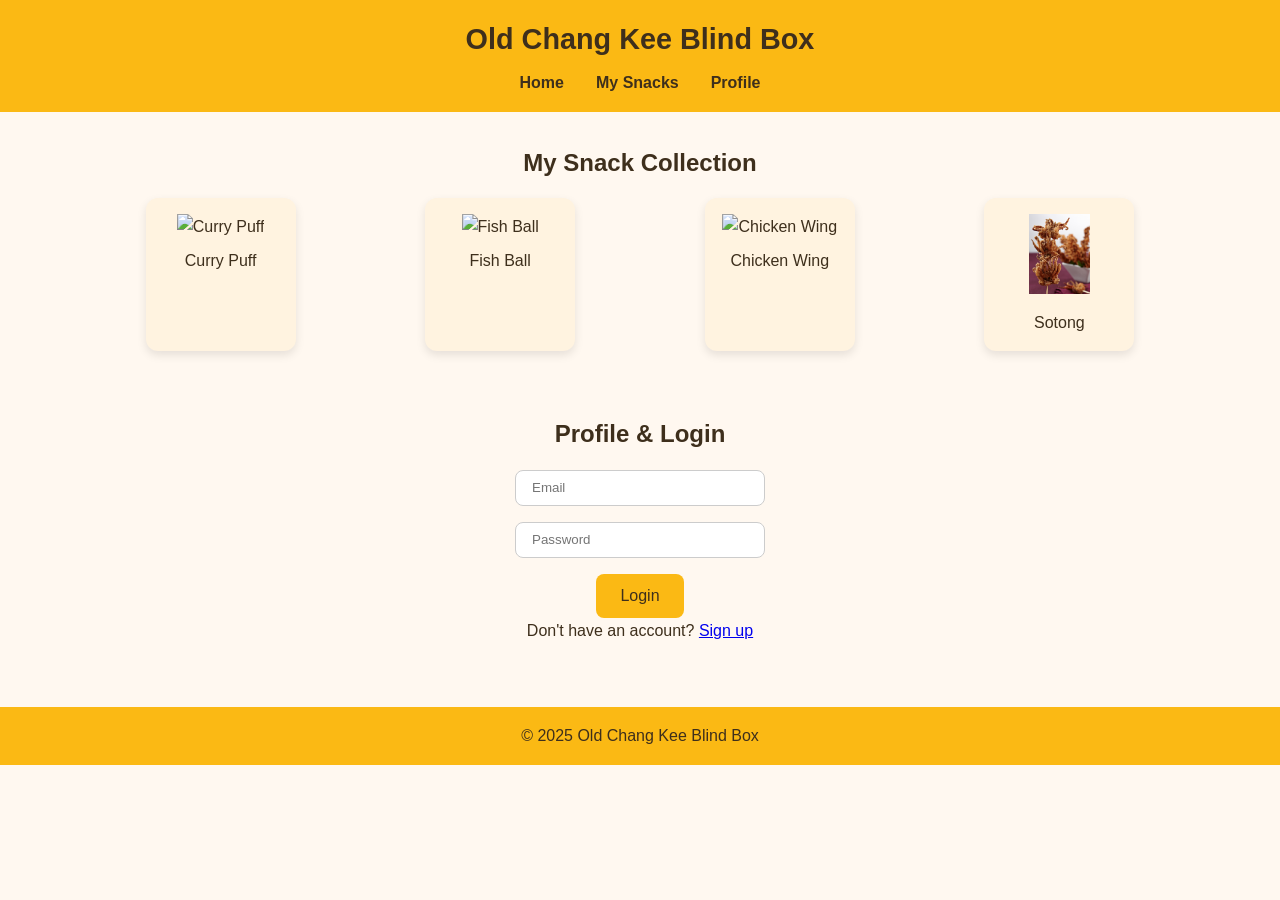
==== Assets/Website/index.html @ e77ea41d "continuation of registration new confirm password text field for extra auth, code can now register u" ====
<!DOCTYPE html>
<html lang="en">
<head>
    <meta charset="UTF-8">
    <meta name="viewport" content="width=device-width, initial-scale=1.0">
    <title>Old Chang Kee AR Collection</title>
    <link rel="stylesheet" href="style.css">
</head>
<body>
    <header>
        <h1>Old Chang Kee Blind Box</h1>
        <nav>
            <ul>
                <li><a href="#home">Home</a></li>
                <li><a href="#collection">My Snacks</a></li>
                <li><a href="#profile">Profile</a></li>
            </ul>
        </nav>
    </header>

    <section id="collection">
    <h2>My Snack Collection</h2>
    <div class="collection-grid">
        <div class="collectible">
            <img src="https://www.oldchangkee.com/images/img-main-prod-traditional.jpg" alt="Curry Puff">
            <p>Curry Puff</p>
        </div>
        <div class="collectible">
            <img src="https://www.oldchangkee.com/images/img-main-prod-seafood.jpg" alt="Fish Ball">
            <p>Fish Ball</p>
        </div>
        <div class="collectible">
            <img src="https://www.oldchangkee.com/images/img-main-prod-chicken.jpg" alt="Chicken Wing">
            <p>Chicken Wing</p>
        </div>
        <div class="collectible">
            <img src="/Assets/HTML_Images/sotong.png" alt="Sotong">
            <p>Sotong</p>
        </div>
    </div>
    </section>



    <section id="profile">
        <h2>Profile & Login</h2>
        <form id="loginForm">
            <input type="email" placeholder="Email" required>
            <input type="password" placeholder="Password" required>
            <button type="submit" class="main-btn">Login</button>
        </form>
        <p>Don't have an account? <a href="#">Sign up</a></p>
    </section>

    <footer>
        <p>© 2025 Old Chang Kee Blind Box</p>
    </footer>
</body>
</html>
---- Assets/Website/style.css ----
* {
    margin: 0;
    padding: 0;
    box-sizing: border-box;
    font-family: 'Arial', sans-serif;
}

body {
    background: #fff8f0; /* warm cream background */
    color: #3e2f1c; /* dark brown text */
    line-height: 1.6;
}

header {
    background: #FBB914; /* focal golden-yellow */
    color: #3e2f1c; /* dark text on yellow */
    padding: 1rem;
    text-align: center;
}

header h1 {
    font-size: 1.8rem;
    margin-bottom: 0.5rem;
}

nav ul {
    list-style: none;
    display: flex;
    justify-content: center;
    gap: 2rem;
}

nav a {
    color: #3e2f1c;
    text-decoration: none;
    font-weight: bold;
}

section {
    padding: 2rem;
    text-align: center;
}

.main-btn {
    background: #FBB914; /* button matches focal color */
    color: #3e2f1c;
    border: none;
    padding: 0.8rem 1.5rem;
    font-size: 1rem;
    border-radius: 8px;
    cursor: pointer;
    transition: transform 0.2s, background 0.2s;
}

.main-btn:hover {
    background: #e6a700; /* slightly darker hover */
    transform: scale(1.05);
}

.collection-grid {
    display: grid;
    grid-template-columns: repeat(auto-fill, minmax(120px, 1fr));
    gap: 1.5rem;
    margin-top: 1rem;
}

.collectible {
    background: #fff3e0; /* light snack box */
    border-radius: 12px;
    padding: 1rem;
    box-shadow: 0px 4px 10px rgba(0,0,0,0.1);
    transition: transform 0.2s;
}

.collectible:hover {
    transform: scale(1.05);
}

.collectible img {
    width: 80px;
    height: 80px;
    object-fit: contain;
}

form {
    display: flex;
    flex-direction: column;
    align-items: center;
    gap: 1rem;
    margin-top: 1rem;
}

input {
    padding: 0.6rem 1rem;
    width: 250px;
    border-radius: 8px;
    border: 1px solid #ccc;
}

footer {
    background: #FBB914; /* focal yellow footer */
    color: #3e2f1c;
    padding: 1rem;
    margin-top: 2rem;
    text-align: center;
}
.collection-grid {
    display: grid;
    grid-template-columns: repeat(auto-fit, minmax(120px, 1fr));
    gap: 1.5rem;
    margin-top: 1rem;
    justify-items: center; /* centers items nicely in each column */
    width: 90%;
    margin-left: auto;
    margin-right: auto;
}

.collectible {
    background: #fff3e0; /* light snack box */
    border-radius: 12px;
    padding: 1rem;
    box-shadow: 0px 4px 10px rgba(0,0,0,0.1);
    transition: transform 0.2s;
    width: 100%;
    max-width: 150px;
    text-align: center;
}

.collectible img {
    width: 80px;
    height: 80px;
    object-fit: contain;
    margin-bottom: 0.5rem;
}

.collectible:hover {
    transform: scale(1.05);
}
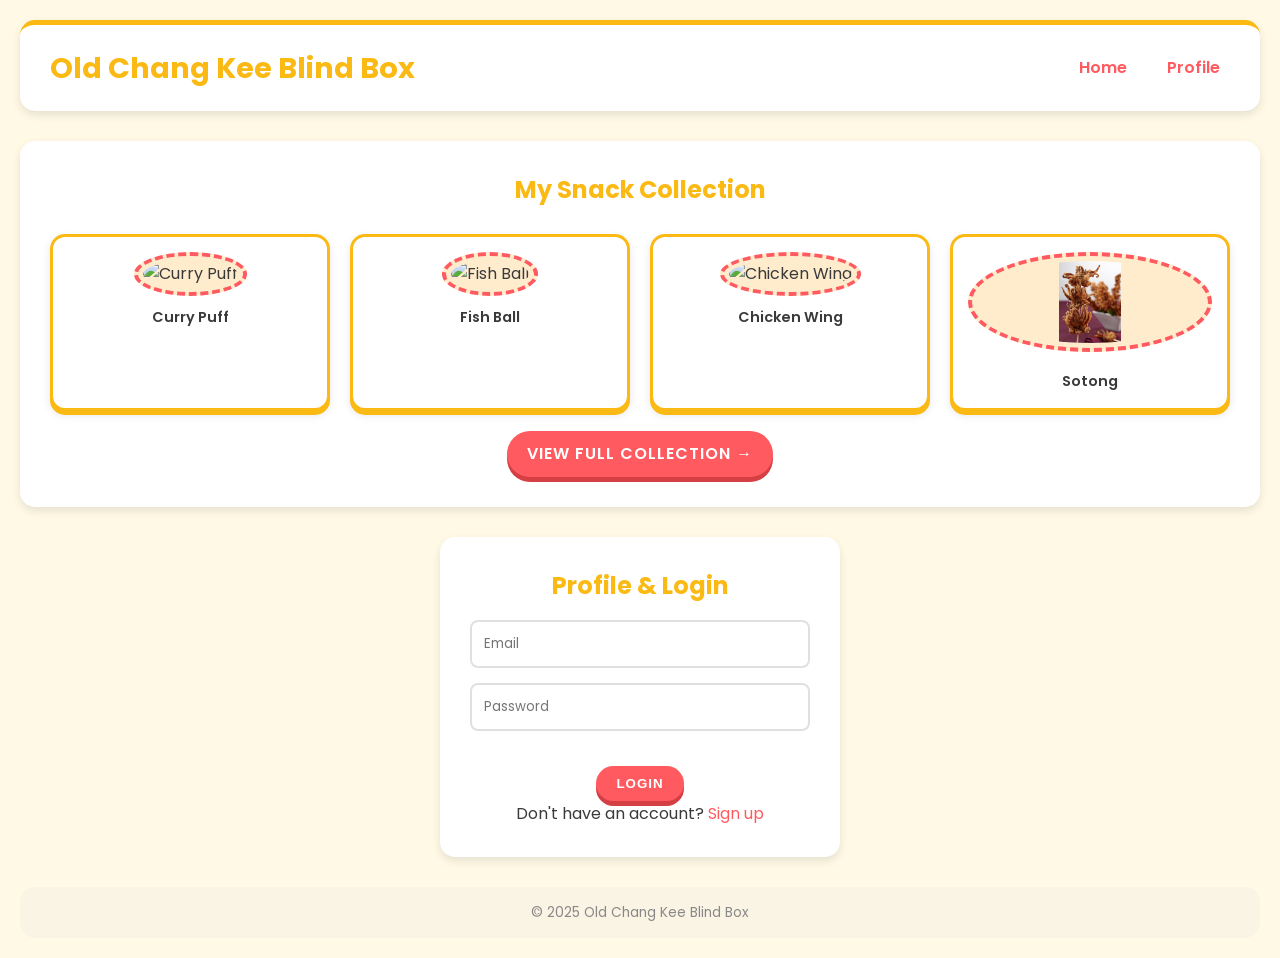
==== commit 40c6fd32: "changed the css style" ====
--- a/Assets/Website/index.html
+++ b/Assets/Website/index.html
@@ -3,57 +3,64 @@
 <head>
     <meta charset="UTF-8">
     <meta name="viewport" content="width=device-width, initial-scale=1.0">
-    <title>Old Chang Kee AR Collection</title>
+    <title>Old Chang Kee Blind Box</title>
     <link rel="stylesheet" href="style.css">
 </head>
 <body>
-    <header>
-        <h1>Old Chang Kee Blind Box</h1>
-        <nav>
-            <ul>
-                <li><a href="#home">Home</a></li>
-                <li><a href="#collection">My Snacks</a></li>
-                <li><a href="#profile">Profile</a></li>
-            </ul>
-        </nav>
-    </header>
 
-    <section id="collection">
+<header>
+    <h1>Old Chang Kee Blind Box</h1>
+    <nav>
+        <ul>
+            <li><a href="index.html">Home</a></li>
+            <li><a href="profile.html">Profile</a></li>
+        </ul>
+    </nav>
+</header>
+
+<section id="collection">
     <h2>My Snack Collection</h2>
-    <div class="collection-grid">
+
+    <div class="collection-grid preview">
         <div class="collectible">
             <img src="https://www.oldchangkee.com/images/img-main-prod-traditional.jpg" alt="Curry Puff">
             <p>Curry Puff</p>
         </div>
+
         <div class="collectible">
             <img src="https://www.oldchangkee.com/images/img-main-prod-seafood.jpg" alt="Fish Ball">
             <p>Fish Ball</p>
         </div>
+
         <div class="collectible">
             <img src="https://www.oldchangkee.com/images/img-main-prod-chicken.jpg" alt="Chicken Wing">
             <p>Chicken Wing</p>
         </div>
+
         <div class="collectible">
             <img src="/Assets/HTML_Images/sotong.png" alt="Sotong">
             <p>Sotong</p>
         </div>
     </div>
-    </section>
 
+    <a href="mysnacks.html" class="main-btn">View Full Collection →</a>
+</section>
 
+<section id="profile">
+    <h2>Profile & Login</h2>
 
-    <section id="profile">
-        <h2>Profile & Login</h2>
-        <form id="loginForm">
-            <input type="email" placeholder="Email" required>
-            <input type="password" placeholder="Password" required>
-            <button type="submit" class="main-btn">Login</button>
-        </form>
-        <p>Don't have an account? <a href="#">Sign up</a></p>
-    </section>
+    <form id="loginForm">
+        <input type="email" placeholder="Email" required>
+        <input type="password" placeholder="Password" required>
+        <button type="submit" class="main-btn">Login</button>
+    </form>
 
-    <footer>
-        <p>© 2025 Old Chang Kee Blind Box</p>
-    </footer>
+    <p>Don't have an account? <a href="#">Sign up</a></p>
+</section>
+
+<footer>
+    <p>© 2025 Old Chang Kee Blind Box</p>
+</footer>
+
 </body>
 </html>
--- a/Assets/Website/style.css
+++ b/Assets/Website/style.css
@@ -1,139 +1,230 @@
+@import url('https://fonts.googleapis.com/css2?family=Poppins:wght@400;600;700&display=swap');
+
+:root {
+    --primary-color: #FBB914;
+    --secondary-color: #FF5A5F;
+    --background-color: #FFF9E6;
+    --text-color: #3A3A3A;
+    --border-radius-large: 15px;
+    --border-radius-small: 8px;
+    --shadow-light: 0 4px 10px rgba(0, 0, 0, 0.1);
+    --shadow-pop: 0 8px 15px rgba(251, 185, 20, 0.3);
+}
+
 * {
+    box-sizing: border-box;
     margin: 0;
     padding: 0;
-    box-sizing: border-box;
-    font-family: 'Arial', sans-serif;
 }
 
 body {
-    background: #fff8f0; /* warm cream background */
-    color: #3e2f1c; /* dark brown text */
+    font-family: 'Poppins', sans-serif;
     line-height: 1.6;
+    color: var(--text-color);
+    background-color: var(--background-color);
+    padding: 20px;
+}
+
+h1, h2 {
+    font-weight: 700;
+    color: var(--primary-color);
+    text-align: center;
+    margin-bottom: 15px;
+    text-shadow: 1px 1px 2px rgba(255, 255, 255, 0.5);
+}
+
+a {
+    color: var(--secondary-color);
+    text-decoration: none;
+    transition: color 0.3s;
+}
+
+a:hover {
+    color: var(--primary-color);
 }
 
 header {
-    background: #FBB914; /* focal golden-yellow */
-    color: #3e2f1c; /* dark text on yellow */
-    padding: 1rem;
-    text-align: center;
+    background-color: white;
+    padding: 20px 30px;
+    border-radius: var(--border-radius-large);
+    box-shadow: var(--shadow-light);
+    margin-bottom: 30px;
+    display: flex;
+    justify-content: space-between;
+    align-items: center;
+    border-top: 5px solid var(--primary-color);
 }
 
 header h1 {
-    font-size: 1.8rem;
-    margin-bottom: 0.5rem;
+    font-size: 1.8em;
+    margin: 0;
 }
 
 nav ul {
     list-style: none;
     display: flex;
-    justify-content: center;
-    gap: 2rem;
+    gap: 20px;
 }
 
 nav a {
-    color: #3e2f1c;
-    text-decoration: none;
-    font-weight: bold;
+    font-weight: 600;
+    padding: 5px 10px;
+    border-radius: var(--border-radius-small);
+    transition: background-color 0.3s;
+}
+
+nav a:hover {
+    background-color: var(--primary-color);
+    color: white;
 }
 
 section {
-    padding: 2rem;
-    text-align: center;
-}
-
-.main-btn {
-    background: #FBB914; /* button matches focal color */
-    color: #3e2f1c;
-    border: none;
-    padding: 0.8rem 1.5rem;
-    font-size: 1rem;
-    border-radius: 8px;
-    cursor: pointer;
-    transition: transform 0.2s, background 0.2s;
-}
-
-.main-btn:hover {
-    background: #e6a700; /* slightly darker hover */
-    transform: scale(1.05);
+    background-color: white;
+    padding: 30px;
+    border-radius: var(--border-radius-large);
+    box-shadow: var(--shadow-light);
+    margin-bottom: 30px;
 }
 
 .collection-grid {
     display: grid;
-    grid-template-columns: repeat(auto-fill, minmax(120px, 1fr));
-    gap: 1.5rem;
-    margin-top: 1rem;
+    gap: 20px;
+    padding-top: 10px;
+}
+
+.collection-grid.preview {
+    grid-template-columns: repeat(auto-fit, minmax(100px, 1fr));
+}
+
+.collection-grid.full {
+    grid-template-columns: repeat(auto-fit, minmax(120px, 1fr));
 }
 
 .collectible {
-    background: #fff3e0; /* light snack box */
-    border-radius: 12px;
-    padding: 1rem;
-    box-shadow: 0px 4px 10px rgba(0,0,0,0.1);
-    transition: transform 0.2s;
+    text-align: center;
+    padding: 15px;
+    background-color: #FFFFFF;
+    border: 3px solid var(--primary-color);
+    border-radius: var(--border-radius-large);
+    box-shadow: 0 4px 0 var(--primary-color), var(--shadow-light);
+    transition: transform 0.2s ease-in-out, box-shadow 0.2s ease-in-out;
 }
 
 .collectible:hover {
-    transform: scale(1.05);
+    transform: translateY(-5px);
+    box-shadow: 0 8px 0 var(--primary-color), var(--shadow-pop);
 }
 
 .collectible img {
-    width: 80px;
-    height: 80px;
+    width: 100%;
+    max-height: 100px;
     object-fit: contain;
-}
-
-form {
-    display: flex;
-    flex-direction: column;
-    align-items: center;
-    gap: 1rem;
-    margin-top: 1rem;
-}
-
-input {
-    padding: 0.6rem 1rem;
-    width: 250px;
-    border-radius: 8px;
-    border: 1px solid #ccc;
-}
-
-footer {
-    background: #FBB914; /* focal yellow footer */
-    color: #3e2f1c;
-    padding: 1rem;
-    margin-top: 2rem;
-    text-align: center;
-}
-.collection-grid {
-    display: grid;
-    grid-template-columns: repeat(auto-fit, minmax(120px, 1fr));
-    gap: 1.5rem;
-    margin-top: 1rem;
-    justify-items: center; /* centers items nicely in each column */
-    width: 90%;
+    border-radius: 50%;
+    border: 4px dashed var(--secondary-color);
+    padding: 5px;
+    margin-bottom: 10px;
+    background-color: #FFECCC;
+}
+
+.collectible p {
+    font-weight: 600;
+    font-size: 0.9em;
+    color: var(--text-color);
+    margin: 0;
+}
+
+.main-btn,
+.back-btn,
+#loginForm button {
+    display: inline-block;
+    padding: 10px 20px;
+    margin: 20px auto 0;
+    background-color: var(--secondary-color);
+    color: white;
+    border: none;
+    border-radius: 50px;
+    font-weight: 600;
+    text-transform: uppercase;
+    letter-spacing: 1px;
+    cursor: pointer;
+    box-shadow: 0 5px 0 #D43F44;
+    transition: transform 0.1s, box-shadow 0.1s;
+}
+
+.main-btn:hover,
+.back-btn:hover,
+#loginForm button:hover {
+    background-color: var(--primary-color);
+    box-shadow: 0 5px 0 #D39F11;
+}
+
+.main-btn:active,
+.back-btn:active,
+#loginForm button:active {
+    transform: translateY(5px);
+    box-shadow: 0 0 0;
+}
+
+#collection .main-btn {
+    display: block;
+    width: fit-content;
     margin-left: auto;
     margin-right: auto;
 }
-
-.collectible {
-    background: #fff3e0; /* light snack box */
-    border-radius: 12px;
-    padding: 1rem;
-    box-shadow: 0px 4px 10px rgba(0,0,0,0.1);
-    transition: transform 0.2s;
+.back-btn {
+    display: block;
+    width: fit-content;
+    margin-top: 30px;
+}
+
+#profile {
+    max-width: 400px;
+    margin-left: auto;
+    margin-right: auto;
+    text-align: center;
+}
+
+#loginForm input {
     width: 100%;
-    max-width: 150px;
-    text-align: center;
-}
-
-.collectible img {
-    width: 80px;
-    height: 80px;
-    object-fit: contain;
-    margin-bottom: 0.5rem;
-}
-
-.collectible:hover {
-    transform: scale(1.05);
-}
-
+    padding: 12px;
+    margin-bottom: 15px;
+    border: 2px solid #E0E0E0;
+    border-radius: var(--border-radius-small);
+    font-family: 'Poppins', sans-serif;
+    transition: border-color 0.3s;
+}
+
+#loginForm input:focus {
+    border-color: var(--primary-color);
+    outline: none;
+    box-shadow: 0 0 5px rgba(251, 185, 20, 0.5);
+}
+
+footer {
+    text-align: center;
+    padding: 15px;
+    font-size: 0.85em;
+    color: #888;
+    background-color: #FAF4E4;
+    border-radius: var(--border-radius-large);
+    margin-top: 30px;
+}
+
+@media (max-width: 600px) {
+    header {
+        flex-direction: column;
+        gap: 15px;
+    }
+
+    nav ul {
+        justify-content: center;
+    }
+
+    body {
+        padding: 10px;
+    }
+
+    section {
+        padding: 20px;
+    }
+}
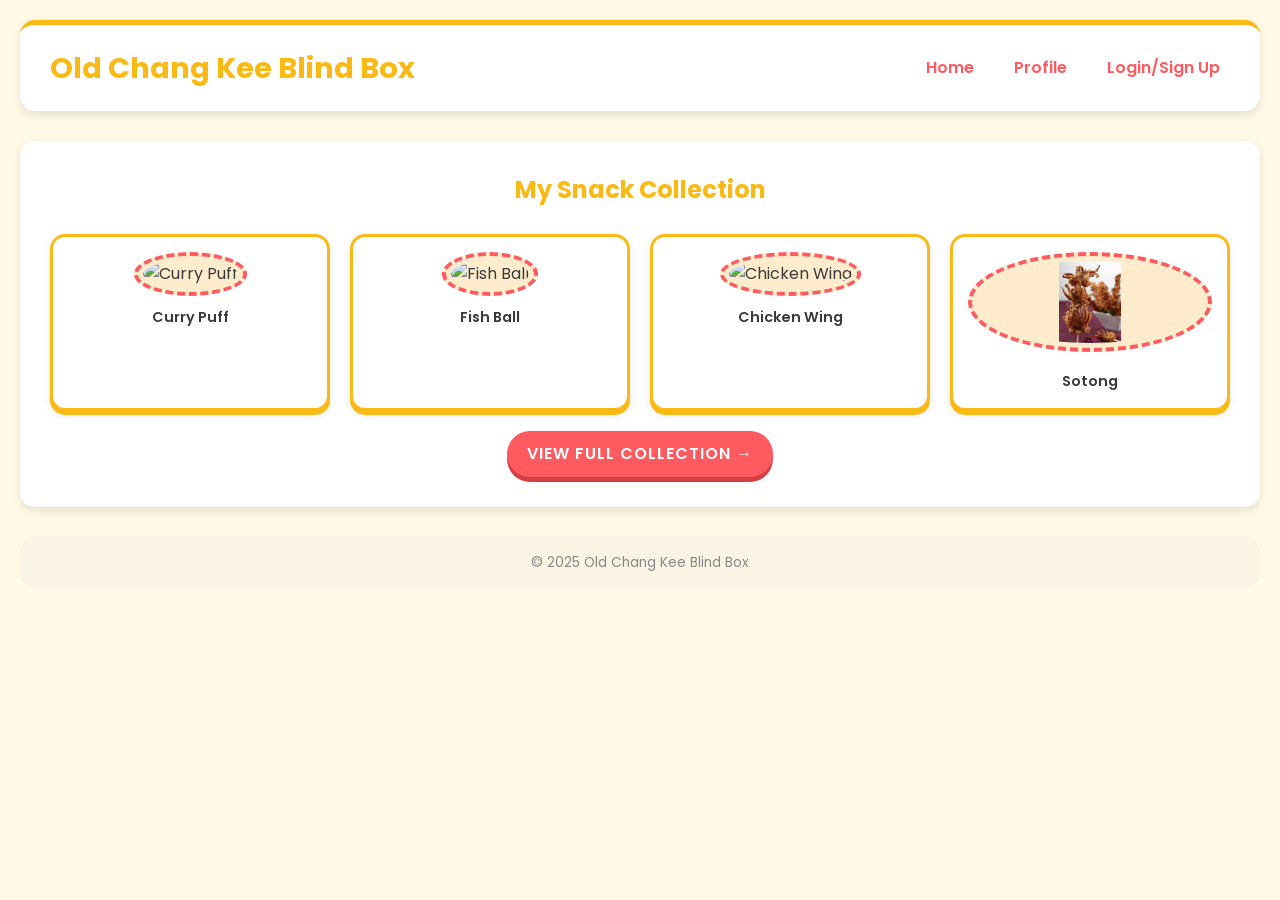
==== commit f5908ad4: "added a login page and css for login page" ====
--- a/Assets/Website/index.html
+++ b/Assets/Website/index.html
@@ -14,6 +14,7 @@
         <ul>
             <li><a href="index.html">Home</a></li>
             <li><a href="profile.html">Profile</a></li>
+            <li><a href="login.html">Login/Sign Up</a></li>
         </ul>
     </nav>
 </header>
@@ -46,7 +47,7 @@
     <a href="mysnacks.html" class="main-btn">View Full Collection →</a>
 </section>
 
-<section id="profile">
+<!-- <section id="profile">
     <h2>Profile & Login</h2>
 
     <form id="loginForm">
@@ -56,7 +57,7 @@
     </form>
 
     <p>Don't have an account? <a href="#">Sign up</a></p>
-</section>
+</section> -->
 
 <footer>
     <p>© 2025 Old Chang Kee Blind Box</p>
--- a/Assets/Website/style.css
+++ b/Assets/Website/style.css
@@ -184,20 +184,108 @@
     text-align: center;
 }
 
-#loginForm input {
+.profile-card {
+    display: flex;
+    flex-direction: column;
+    align-items: center;
+    text-align: center;
+    padding: 25px;
+    border: 3px solid var(--secondary-color);
+    border-radius: var(--border-radius-large);
+    margin-top: 20px;
+}
+
+.profile-avatar img {
+    width: 120px;
+    height: 120px;
+    border-radius: 50%;
+    object-fit: cover;
+    border: 5px solid var(--primary-color);
+    box-shadow: var(--shadow-light);
+    margin-bottom: 15px;
+}
+
+.profile-details h3 {
+    color: var(--text-color);
+    margin-bottom: 5px;
+}
+
+.profile-details p {
+    margin: 5px 0;
+    font-size: 0.95em;
+}
+
+.logout-btn {
+    background-color: #6c757d;
+    box-shadow: 0 5px 0 #495057;
+    margin-top: 25px;
+}
+.logout-btn:hover {
+    background-color: #888;
+    box-shadow: 0 5px 0 #495057;
+}
+
+/* Stats Grid */
+.stats-grid {
+    display: grid;
+    grid-template-columns: repeat(auto-fit, minmax(120px, 1fr));
+    gap: 15px;
+    margin-top: 20px;
+}
+
+.stat-box {
+    text-align: center;
+    padding: 15px;
+    background-color: var(--background-color);
+    border-radius: var(--border-radius-large);
+    box-shadow: var(--shadow-light);
+    border-bottom: 4px solid var(--primary-color);
+}
+
+.stat-box h3 {
+    font-size: 2em;
+    color: var(--secondary-color);
+    margin-bottom: 5px;
+}
+
+.stat-box p {
+    font-size: 0.9em;
+    color: var(--text-color);
+}
+
+
+.centered-form {
+    max-width: 450px; /* Wider container for the form */
+    margin-left: auto;
+    margin-right: auto;
+    text-align: center;
+    padding: 40px;
+}
+
+.form-group {
+    text-align: left; /* Align labels to the left */
+    margin-bottom: 20px;
+}
+
+.form-group label {
+    display: block; /* Make label take its own line */
+    font-weight: 600;
+    margin-bottom: 5px;
+    color: var(--text-color);
+}
+
+/* Reusing existing input styles from #loginForm input */
+.centered-form input {
     width: 100%;
     padding: 12px;
-    margin-bottom: 15px;
     border: 2px solid #E0E0E0;
     border-radius: var(--border-radius-small);
     font-family: 'Poppins', sans-serif;
     transition: border-color 0.3s;
 }
 
-#loginForm input:focus {
-    border-color: var(--primary-color);
-    outline: none;
-    box-shadow: 0 0 5px rgba(251, 185, 20, 0.5);
+.signup-link, .forgot-link {
+    margin-top: 20px;
 }
 
 footer {
@@ -227,4 +315,4 @@
     section {
         padding: 20px;
     }
-}+} 
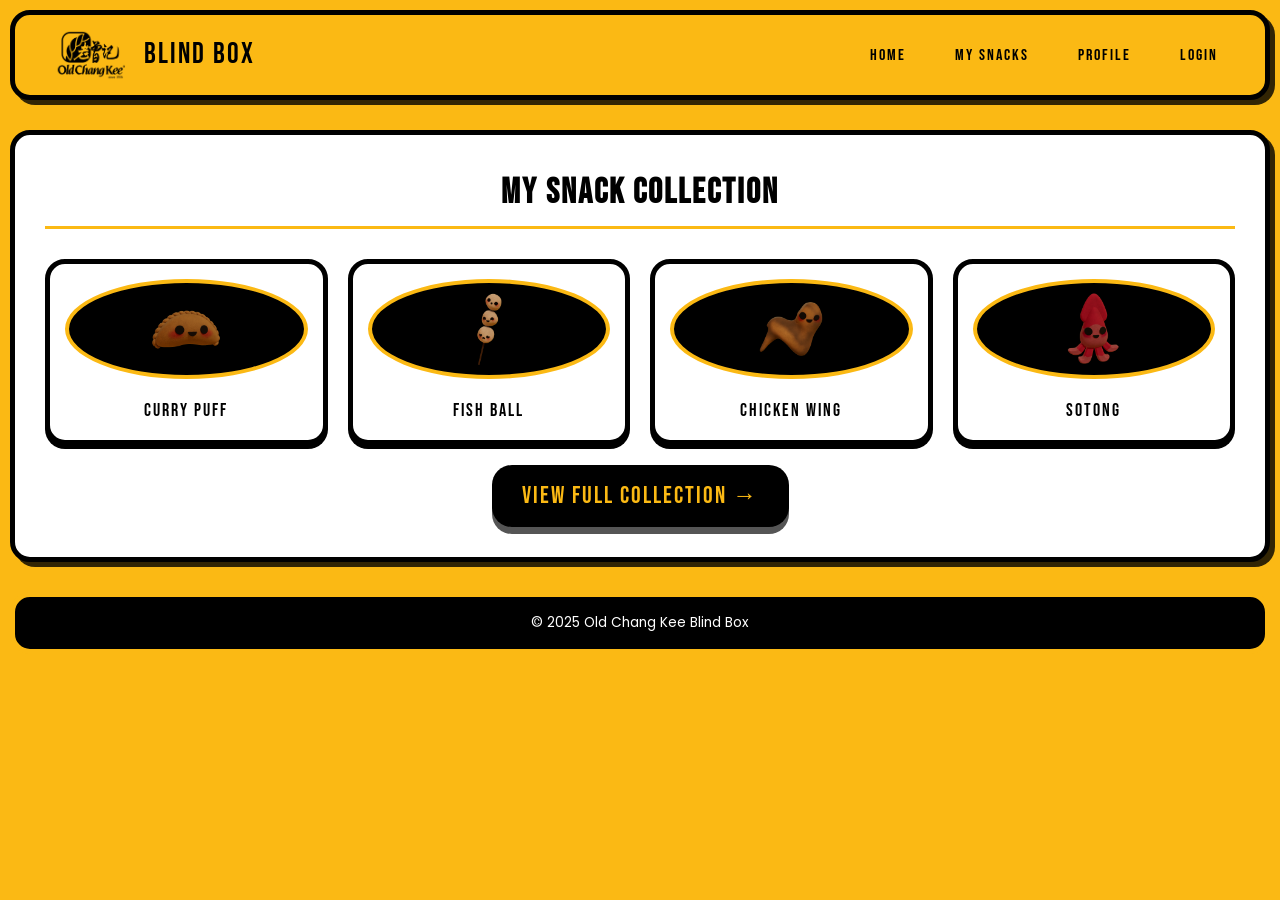
==== commit f5da05bd: "changed the css and layout to fit the app better" ====
--- a/Assets/Website/index.html
+++ b/Assets/Website/index.html
@@ -9,12 +9,16 @@
 <body>
 
 <header>
-    <h1>Old Chang Kee Blind Box</h1>
+    <div class="logo-container">
+        <img src="/Assets/Pictures/ockLogo.png" alt="Old Chang Kee Logo" class="header-logo"> 
+        <span class="logo-text">Blind Box</span>
+    </div>
     <nav>
         <ul>
-            <li><a href="index.html">Home</a></li>
-            <li><a href="profile.html">Profile</a></li>
-            <li><a href="login.html">Login/Sign Up</a></li>
+            <li><a href="index.html">HOME</a></li>
+            <li><a href="mysnacks.html">MY SNACKS</a></li>
+            <li><a href="profile.html">PROFILE</a></li>
+            <li><a href="login.html">LOGIN</a></li>
         </ul>
     </nav>
 </header>
@@ -24,22 +28,22 @@
 
     <div class="collection-grid preview">
         <div class="collectible">
-            <img src="https://www.oldchangkee.com/images/img-main-prod-traditional.jpg" alt="Curry Puff">
+            <img src="/Assets/Pictures/curryPuffCutOut.png" alt="Curry Puff">
             <p>Curry Puff</p>
         </div>
 
         <div class="collectible">
-            <img src="https://www.oldchangkee.com/images/img-main-prod-seafood.jpg" alt="Fish Ball">
+            <img src="/Assets/Pictures/fishballsCutOut.png" alt="Fish Ball">
             <p>Fish Ball</p>
         </div>
 
         <div class="collectible">
-            <img src="https://www.oldchangkee.com/images/img-main-prod-chicken.jpg" alt="Chicken Wing">
+            <img src="/Assets/Pictures/chickenWingCutOut.png" alt="Chicken Wing">
             <p>Chicken Wing</p>
         </div>
 
         <div class="collectible">
-            <img src="/Assets/HTML_Images/sotong.png" alt="Sotong">
+            <img src="/Assets/Pictures/sotongCutOut.png" alt="Sotong">
             <p>Sotong</p>
         </div>
     </div>
@@ -47,21 +51,9 @@
     <a href="mysnacks.html" class="main-btn">View Full Collection →</a>
 </section>
 
-<!-- <section id="profile">
-    <h2>Profile & Login</h2>
-
-    <form id="loginForm">
-        <input type="email" placeholder="Email" required>
-        <input type="password" placeholder="Password" required>
-        <button type="submit" class="main-btn">Login</button>
-    </form>
-
-    <p>Don't have an account? <a href="#">Sign up</a></p>
-</section> -->
-
 <footer>
     <p>© 2025 Old Chang Kee Blind Box</p>
 </footer>
 
 </body>
-</html>
+</html>
--- a/Assets/Website/style.css
+++ b/Assets/Website/style.css
@@ -1,14 +1,18 @@
-@import url('https://fonts.googleapis.com/css2?family=Poppins:wght@400;600;700&display=swap');
+/* --- 1. Global & Typography Setup --- */
+
+/* Bold Bebas Neue for titles/buttons, Poppins for body text */
+@import url('https://fonts.googleapis.com/css2?family=Bebas+Neue&family=Poppins:wght@400;600;700&display=swap');
 
 :root {
-    --primary-color: #FBB914;
-    --secondary-color: #FF5A5F;
-    --background-color: #FFF9E6;
-    --text-color: #3A3A3A;
-    --border-radius-large: 15px;
-    --border-radius-small: 8px;
-    --shadow-light: 0 4px 10px rgba(0, 0, 0, 0.1);
-    --shadow-pop: 0 8px 15px rgba(251, 185, 20, 0.3);
+    --primary-color: #FBB914; /* The main Ochre Yellow */
+    --secondary-color: #000000; /* Deep Black for high contrast */
+    --background-color: #FBB914; /* Using the primary color as the whole body background for the strong app feel */
+    --page-content-bg: #FFFFFF; /* White background for main content sections */
+    --text-color: #000000;
+    --border-radius-large: 20px; /* Even rounder corners */
+    --border-radius-small: 10px;
+    --border-thickness: 5px; /* THICK borders for the app look */
+    --shadow-bold: 5px 5px 0px rgba(0, 0, 0, 0.8); /* Stronger, 2D app-style shadow */
 }
 
 * {
@@ -22,69 +26,95 @@
     line-height: 1.6;
     color: var(--text-color);
     background-color: var(--background-color);
-    padding: 20px;
-}
-
-h1, h2 {
-    font-weight: 700;
-    color: var(--primary-color);
-    text-align: center;
-    margin-bottom: 15px;
-    text-shadow: 1px 1px 2px rgba(255, 255, 255, 0.5);
+    padding: 10px;
+}
+
+h1, h2, .logo-text, nav a, .collectible p {
+    font-family: 'Bebas Neue', cursive;
+    letter-spacing: 2px;
+    text-transform: uppercase;
+}
+
+h2 {
+    font-size: 2.2em;
+    color: var(--secondary-color);
+    margin-bottom: 20px;
+    border-bottom: 3px solid var(--primary-color);
+    padding-bottom: 5px;
+    text-align: center; /* Ensure h2 is centered */
 }
 
 a {
     color: var(--secondary-color);
     text-decoration: none;
-    transition: color 0.3s;
+    transition: color 0.2s;
 }
 
 a:hover {
     color: var(--primary-color);
 }
 
+/* --- Header & Navigation --- */
+
+.header-logo {
+    height: 50px;
+    margin-right: 10px;
+}
+
+.logo-container {
+    display: flex;
+    align-items: center;
+}
+
+.logo-text {
+    font-size: 1.8em;
+    color: var(--secondary-color);
+}
+
 header {
-    background-color: white;
-    padding: 20px 30px;
-    border-radius: var(--border-radius-large);
-    box-shadow: var(--shadow-light);
+    background-color: var(--primary-color);
+    padding: 15px 30px;
+    border-radius: var(--border-radius-large);
+    box-shadow: var(--shadow-bold);
     margin-bottom: 30px;
     display: flex;
     justify-content: space-between;
     align-items: center;
-    border-top: 5px solid var(--primary-color);
-}
-
-header h1 {
-    font-size: 1.8em;
-    margin: 0;
+    border: var(--border-thickness) solid var(--secondary-color);
 }
 
 nav ul {
     list-style: none;
     display: flex;
-    gap: 20px;
+    gap: 15px;
 }
 
 nav a {
-    font-weight: 600;
-    padding: 5px 10px;
+    font-weight: 400;
+    padding: 8px 15px;
     border-radius: var(--border-radius-small);
-    transition: background-color 0.3s;
+    color: var(--secondary-color);
+    transition: background-color 0.2s, color 0.2s;
+    border: 2px solid transparent;
 }
 
 nav a:hover {
-    background-color: var(--primary-color);
-    color: white;
-}
+    background-color: var(--secondary-color);
+    color: var(--primary-color);
+}
+
+/* --- Section Styling --- */
 
 section {
-    background-color: white;
+    background-color: var(--page-content-bg);
     padding: 30px;
     border-radius: var(--border-radius-large);
-    box-shadow: var(--shadow-light);
+    box-shadow: var(--shadow-bold);
     margin-bottom: 30px;
-}
+    border: var(--border-thickness) solid var(--secondary-color);
+}
+
+/* --- Collection Grid Styling --- */
 
 .collection-grid {
     display: grid;
@@ -103,16 +133,16 @@
 .collectible {
     text-align: center;
     padding: 15px;
-    background-color: #FFFFFF;
-    border: 3px solid var(--primary-color);
-    border-radius: var(--border-radius-large);
-    box-shadow: 0 4px 0 var(--primary-color), var(--shadow-light);
+    background-color: white;
+    border: var(--border-thickness) solid var(--secondary-color);
+    border-radius: var(--border-radius-large);
+    box-shadow: 0 4px 0 var(--secondary-color);
     transition: transform 0.2s ease-in-out, box-shadow 0.2s ease-in-out;
 }
 
 .collectible:hover {
-    transform: translateY(-5px);
-    box-shadow: 0 8px 0 var(--primary-color), var(--shadow-pop);
+    transform: translateY(-5px); 
+    box-shadow: 0 8px 0 var(--secondary-color);
 }
 
 .collectible img {
@@ -120,48 +150,50 @@
     max-height: 100px;
     object-fit: contain;
     border-radius: 50%;
-    border: 4px dashed var(--secondary-color);
+    border: 4px solid var(--primary-color);
     padding: 5px;
     margin-bottom: 10px;
-    background-color: #FFECCC;
+    background-color: var(--secondary-color);
 }
 
 .collectible p {
-    font-weight: 600;
-    font-size: 0.9em;
+    font-size: 1.1em;
     color: var(--text-color);
     margin: 0;
 }
+
+/* --- Buttons & Forms --- */
 
 .main-btn,
 .back-btn,
 #loginForm button {
     display: inline-block;
-    padding: 10px 20px;
+    padding: 12px 30px;
     margin: 20px auto 0;
     background-color: var(--secondary-color);
-    color: white;
+    color: var(--primary-color);
     border: none;
-    border-radius: 50px;
-    font-weight: 600;
+    border-radius: var(--border-radius-large);
+    font-family: 'Bebas Neue', cursive;
+    font-size: 1.5em;
     text-transform: uppercase;
-    letter-spacing: 1px;
+    letter-spacing: 2px;
     cursor: pointer;
-    box-shadow: 0 5px 0 #D43F44;
+    box-shadow: 0 7px 0 #555555;
     transition: transform 0.1s, box-shadow 0.1s;
 }
 
 .main-btn:hover,
 .back-btn:hover,
 #loginForm button:hover {
-    background-color: var(--primary-color);
-    box-shadow: 0 5px 0 #D39F11;
+    background-color: #333333;
+    box-shadow: 0 7px 0 #111111;
 }
 
 .main-btn:active,
 .back-btn:active,
 #loginForm button:active {
-    transform: translateY(5px);
+    transform: translateY(7px);
     box-shadow: 0 0 0;
 }
 
@@ -177,11 +209,42 @@
     margin-top: 30px;
 }
 
-#profile {
-    max-width: 400px;
+/* Profile/Login Form Input Styling */
+
+.centered-form {
+    max-width: 450px; 
     margin-left: auto;
     margin-right: auto;
     text-align: center;
+    padding: 40px;
+}
+
+.form-group {
+    text-align: left;
+    margin-bottom: 20px;
+}
+
+.form-group label {
+    display: block;
+    font-family: 'Poppins', sans-serif;
+    font-weight: 600;
+    margin-bottom: 5px;
+    color: var(--text-color);
+}
+
+.centered-form input {
+    width: 100%;
+    padding: 15px;
+    border: var(--border-thickness) solid var(--secondary-color);
+    border-radius: var(--border-radius-large);
+    background-color: #EFEFEF;
+    font-size: 1.1em;
+    font-family: 'Poppins', sans-serif;
+    transition: border-color 0.3s;
+}
+
+.signup-link, .forgot-link {
+    margin-top: 20px;
 }
 
 .profile-card {
@@ -190,7 +253,7 @@
     align-items: center;
     text-align: center;
     padding: 25px;
-    border: 3px solid var(--secondary-color);
+    border: var(--border-thickness) solid var(--secondary-color);
     border-radius: var(--border-radius-large);
     margin-top: 20px;
 }
@@ -201,28 +264,18 @@
     border-radius: 50%;
     object-fit: cover;
     border: 5px solid var(--primary-color);
-    box-shadow: var(--shadow-light);
+    box-shadow: var(--shadow-bold);
     margin-bottom: 15px;
-}
-
-.profile-details h3 {
-    color: var(--text-color);
-    margin-bottom: 5px;
-}
-
-.profile-details p {
-    margin: 5px 0;
-    font-size: 0.95em;
 }
 
 .logout-btn {
     background-color: #6c757d;
-    box-shadow: 0 5px 0 #495057;
+    box-shadow: 0 7px 0 #495057;
     margin-top: 25px;
 }
 .logout-btn:hover {
     background-color: #888;
-    box-shadow: 0 5px 0 #495057;
+    box-shadow: 0 7px 0 #495057;
 }
 
 /* Stats Grid */
@@ -236,10 +289,11 @@
 .stat-box {
     text-align: center;
     padding: 15px;
-    background-color: var(--background-color);
-    border-radius: var(--border-radius-large);
-    box-shadow: var(--shadow-light);
-    border-bottom: 4px solid var(--primary-color);
+    background-color: var(--page-content-bg);
+    border-radius: var(--border-radius-large);
+    box-shadow: var(--shadow-bold);
+    border: var(--border-thickness) solid var(--secondary-color);
+    border-bottom: var(--border-thickness) solid var(--primary-color);
 }
 
 .stat-box h3 {
@@ -248,56 +302,20 @@
     margin-bottom: 5px;
 }
 
-.stat-box p {
-    font-size: 0.9em;
-    color: var(--text-color);
-}
-
-
-.centered-form {
-    max-width: 450px; /* Wider container for the form */
-    margin-left: auto;
-    margin-right: auto;
-    text-align: center;
-    padding: 40px;
-}
-
-.form-group {
-    text-align: left; /* Align labels to the left */
-    margin-bottom: 20px;
-}
-
-.form-group label {
-    display: block; /* Make label take its own line */
-    font-weight: 600;
-    margin-bottom: 5px;
-    color: var(--text-color);
-}
-
-/* Reusing existing input styles from #loginForm input */
-.centered-form input {
-    width: 100%;
-    padding: 12px;
-    border: 2px solid #E0E0E0;
-    border-radius: var(--border-radius-small);
-    font-family: 'Poppins', sans-serif;
-    transition: border-color 0.3s;
-}
-
-.signup-link, .forgot-link {
-    margin-top: 20px;
-}
+/* --- Footer --- */
 
 footer {
     text-align: center;
     padding: 15px;
     font-size: 0.85em;
-    color: #888;
-    background-color: #FAF4E4;
+    color: white;
+    background-color: var(--secondary-color);
     border-radius: var(--border-radius-large);
     margin-top: 30px;
-}
-
+    border: var(--border-thickness) solid var(--primary-color);
+}
+
+/* --- Media Queries --- */
 @media (max-width: 600px) {
     header {
         flex-direction: column;
@@ -315,4 +333,4 @@
     section {
         padding: 20px;
     }
-} +}
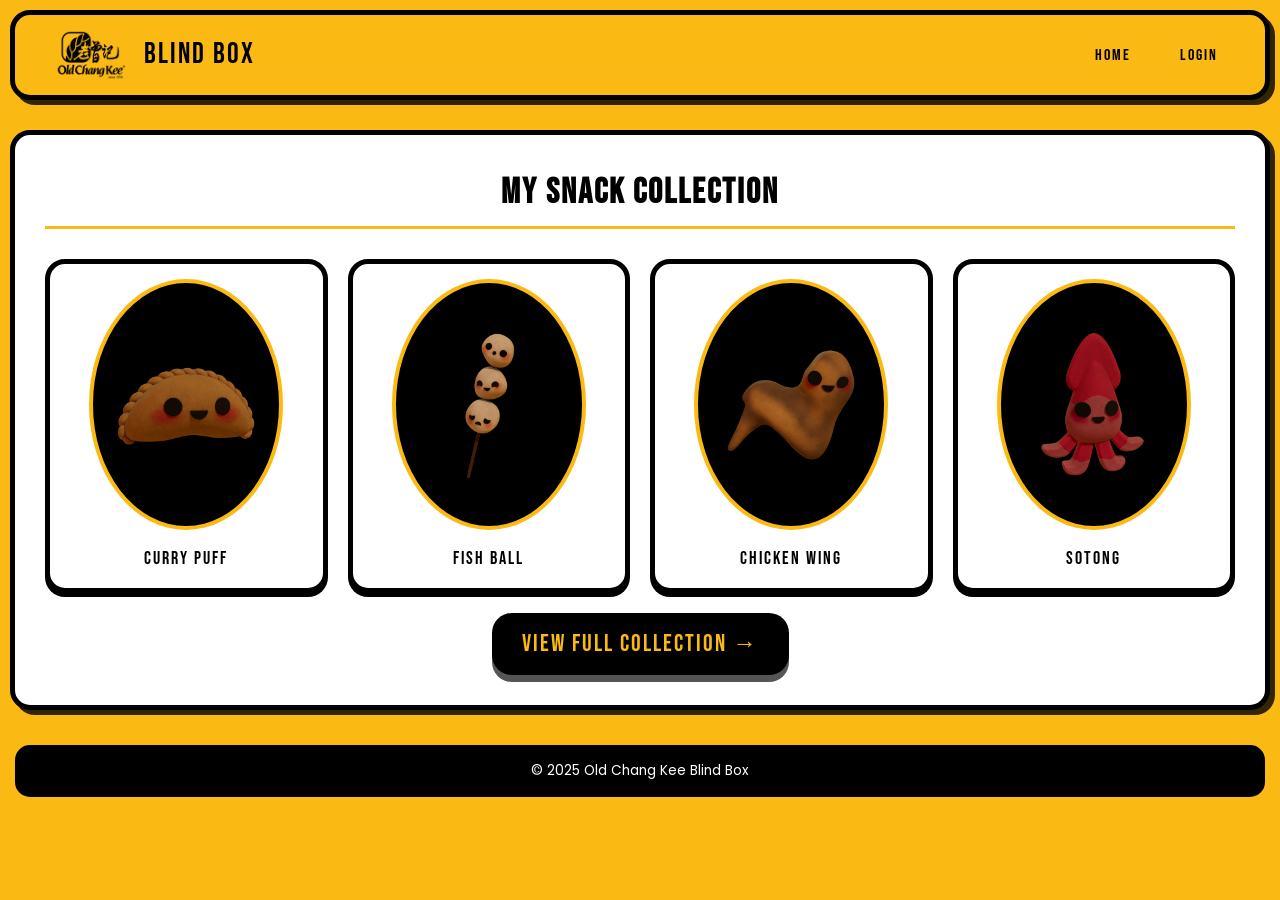
==== commit 0bed1254: "added a sign up and login page fully functional sign up and login from firebase" ====
--- a/Assets/Website/index.html
+++ b/Assets/Website/index.html
@@ -16,8 +16,6 @@
     <nav>
         <ul>
             <li><a href="index.html">HOME</a></li>
-            <li><a href="mysnacks.html">MY SNACKS</a></li>
-            <li><a href="profile.html">PROFILE</a></li>
             <li><a href="login.html">LOGIN</a></li>
         </ul>
     </nav>
@@ -27,23 +25,32 @@
     <h2>My Snack Collection</h2>
 
     <div class="collection-grid preview">
+        
         <div class="collectible">
-            <img src="/Assets/Pictures/curryPuffCutOut.png" alt="Curry Puff">
+            <div class="collectible-circle">
+                <img src="/Assets/Pictures/curryPuffCutOut.png" alt="Curry Puff">
+            </div>
             <p>Curry Puff</p>
         </div>
 
         <div class="collectible">
-            <img src="/Assets/Pictures/fishballsCutOut.png" alt="Fish Ball">
+            <div class="collectible-circle">
+                <img src="/Assets/Pictures/fishballsCutOut.png" alt="Fish Ball">
+            </div>
             <p>Fish Ball</p>
         </div>
 
         <div class="collectible">
-            <img src="/Assets/Pictures/chickenWingCutOut.png" alt="Chicken Wing">
+            <div class="collectible-circle">
+                <img src="/Assets/Pictures/chickenWingCutOut.png" alt="Chicken Wing">
+            </div>
             <p>Chicken Wing</p>
         </div>
 
         <div class="collectible">
-            <img src="/Assets/Pictures/sotongCutOut.png" alt="Sotong">
+            <div class="collectible-circle">
+                <img src="/Assets/Pictures/sotongCutOut.png" alt="Sotong">
+            </div>
             <p>Sotong</p>
         </div>
     </div>
--- a/Assets/Website/style.css
+++ b/Assets/Website/style.css
@@ -145,16 +145,48 @@
     box-shadow: 0 8px 0 var(--secondary-color);
 }
 
-.collectible img {
+/* * PERFECT CIRCLE IMAGE STYLES (Method 1: Padding Hack)
+* This requires wrapping the <img> in a <div class="collectible-circle"> 
+*/
+.collectible-circle {
+    /* Step 1: Set the width (e.g., 80% of the parent collectible box) */
+    width: 80%; 
+    /* Step 2: Center the circle horizontally */
+    margin: 0 auto 15px; /* Added margin-bottom to separate circle from text */
+    
+    /* Step 3: THE HACK - Set vertical padding to 100% of the width to force 1:1 ratio */
+    padding-bottom: 100%; 
+    
+    /* Step 4: Create the perfect circle shape */
+    border-radius: 50%;
+    
+    /* Step 5: Setup for positioning the image inside */
+    position: relative;
+    
+    /* Apply your visual styles */
+    border: 4px solid var(--primary-color); /* The yellow border */
+    background-color: var(--secondary-color); /* The black background inside the circle */
+}
+
+.collectible-circle img {
+    /* Image sizing and positioning */
+    position: absolute;
+    top: 0;
+    left: 0;
     width: 100%;
-    max-height: 100px;
-    object-fit: contain;
-    border-radius: 50%;
-    border: 4px solid var(--primary-color);
-    padding: 5px;
-    margin-bottom: 10px;
-    background-color: var(--secondary-color);
-}
+    height: 100%;
+    
+    /* Ensure image fits without stretching */
+    object-fit: contain; 
+    
+    /* Reset borders/padding */
+    border-radius: 50%; 
+    border: none;
+    padding: 10px; /* Padding for the image content *inside* the black circle */
+    margin: 0;
+}
+/* * END PERFECT CIRCLE IMAGE STYLES 
+*/
 
 .collectible p {
     font-size: 1.1em;
@@ -166,7 +198,8 @@
 
 .main-btn,
 .back-btn,
-#loginForm button {
+#loginForm button,
+#signupForm button {
     display: inline-block;
     padding: 12px 30px;
     margin: 20px auto 0;
@@ -185,14 +218,16 @@
 
 .main-btn:hover,
 .back-btn:hover,
-#loginForm button:hover {
+#loginForm button:hover,
+#signupForm button:hover {
     background-color: #333333;
     box-shadow: 0 7px 0 #111111;
 }
 
 .main-btn:active,
 .back-btn:active,
-#loginForm button:active {
+#loginForm button:active,
+#signupForm button:active {
     transform: translateY(7px);
     box-shadow: 0 0 0;
 }
@@ -212,7 +247,7 @@
 /* Profile/Login Form Input Styling */
 
 .centered-form {
-    max-width: 450px; 
+    max-width: 500px; /* INCREASED WIDTH for the taller signup form */
     margin-left: auto;
     margin-right: auto;
     text-align: center;
